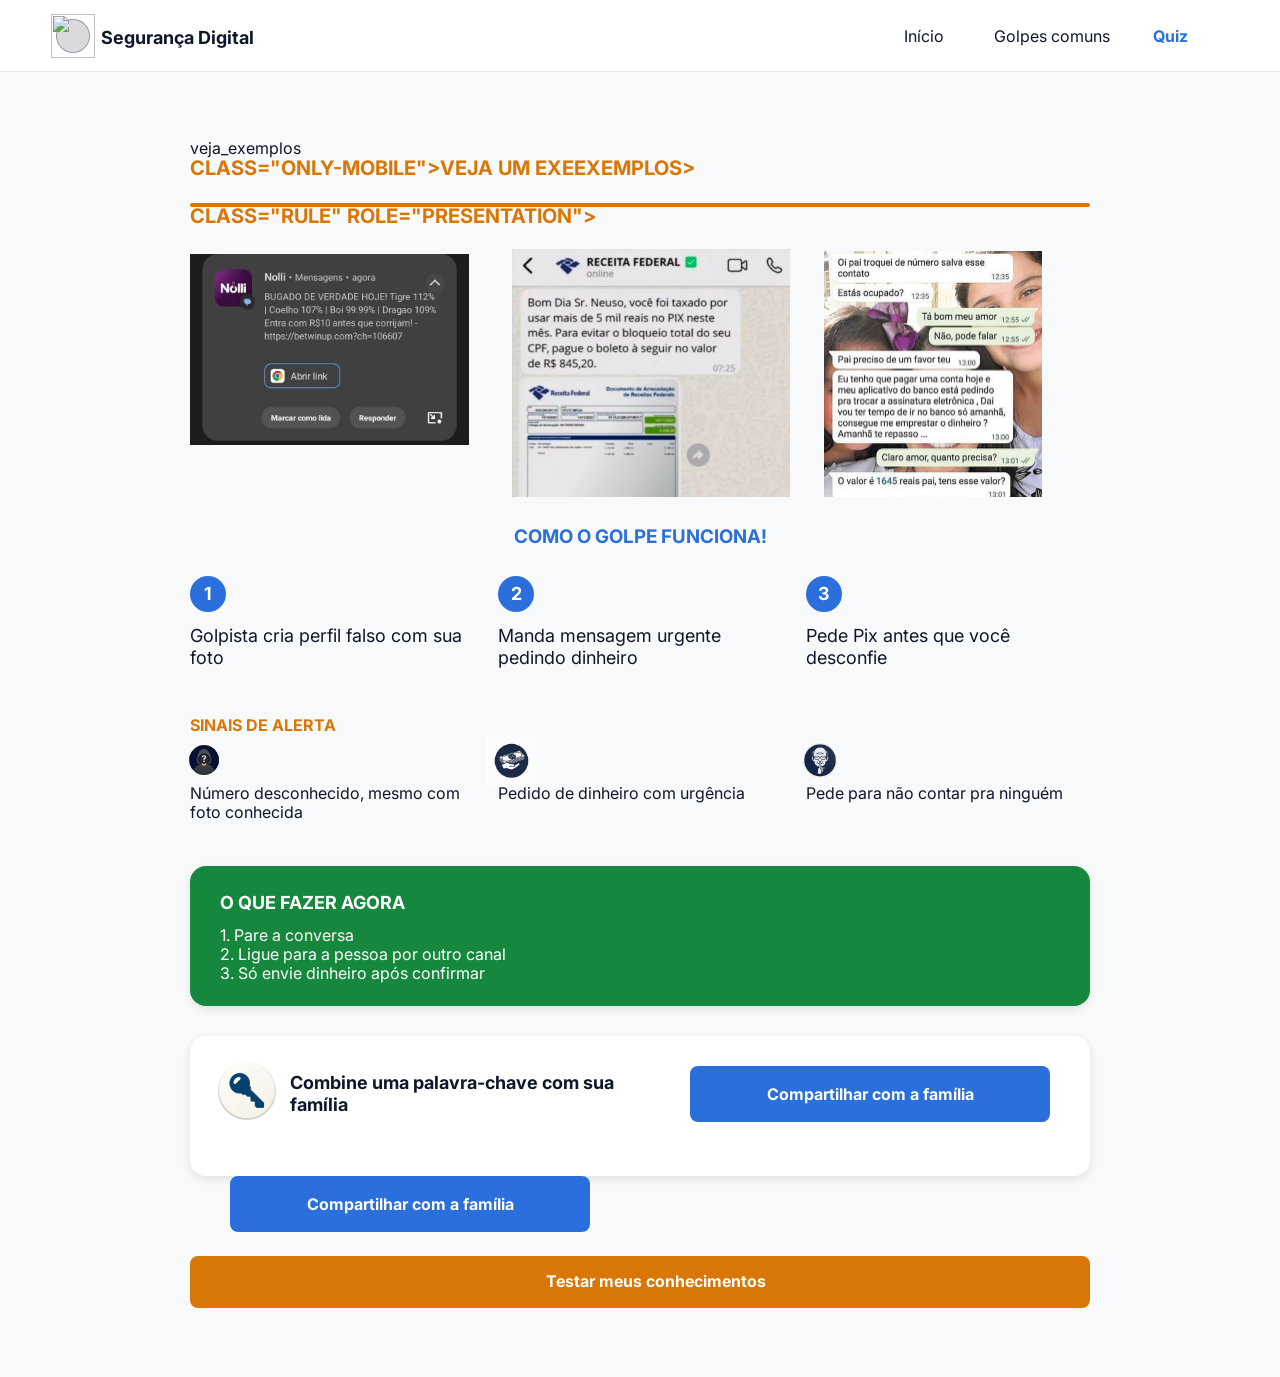
==== index-claude.html @ e1801780 "Add files via upload" ====
<!DOCTYPE html>
<html lang="pt-BR">
<head>
<meta charset="utf-8">
<meta name="viewport" content="width=device-width, initial-scale=1, viewport-fit=cover">
<title>Cuidado com o golpe da foto no WhatsApp · Segurança Digital</title>
<meta name="description" content="Golpistas usam a foto de um familiar para pedir dinheiro com urgência. Veja como o golpe funciona, os sinais de alerta e o que fazer agora.">
<meta name="theme-color" content="#F8F9FA">
<link rel="preconnect" href="https://fonts.googleapis.com">
<link rel="preconnect" href="https://fonts.gstatic.com" crossorigin>
<link rel="stylesheet" href="https://fonts.googleapis.com/css2?family=Inter:wght@400;700&display=swap">
<style>
/* Fonte Inter embutida (fallback caso o Google Fonts não carregue) */

/* ------------------------------------------------------------------
   Tokens de cor (extraídos dos anexos)
------------------------------------------------------------------- */
:root{
  --bg:#F8F9FA;
  --ink:#0F172A;
  --blue:#2A6FDB;
  --orange:#D97706;
  --green:#15883E;
  --white:#FFFFFF;
  --line:#E5E8ED;
  --ph-fill:#D9D9DE;
  --ph-ring:#99999E;
  --card-shadow:0 3px 8px rgba(0,0,0,.1);
  --font:"Inter","Inter Embedded",system-ui,-apple-system,"Segoe UI",Roboto,Helvetica,Arial,sans-serif;
}

*,*::before,*::after{box-sizing:border-box}
html{-webkit-text-size-adjust:100%;text-size-adjust:100%}
body{
  margin:0;min-height:100vh;
  background:var(--bg);color:var(--ink);
  font-family:var(--font);font-size:16px;line-height:19px;font-weight:400;
  -webkit-font-smoothing:antialiased;-moz-osx-font-smoothing:grayscale;
}
h1,h2,p,ol,ul,figure{margin:0;padding:0}
/* Ajuste fino: a linha de base do texto no anexo fica ~1px abaixo da do navegador */
.title,.lead,.label,.hero figcaption,.steps__text,.alerts__text,.tips__title,.tips__list,.keycard__text,.brand__name{position:relative;top:1px}
ol,ul{list-style:none}
img{display:block;max-width:none}
a{color:inherit;text-decoration:none}
button{font:inherit;color:inherit;background:none;border:0;padding:0;cursor:pointer}
:focus-visible{outline:3px solid var(--ink);outline-offset:3px}

/* ------------------------------------------------------------------
   Cabeçalho — versão mobile (avatar + menu hambúrguer)
------------------------------------------------------------------- */
.site-header{position:relative}
.site-header__inner{
  max-width:648px;margin:0 auto;height:64px;
  padding:16px 29px 0 20px;
  display:flex;align-items:flex-start;justify-content:space-between;
}
.brand{display:flex;align-items:center;gap:12px}
.brand__name{display:none;font-size:18px;line-height:22px;font-weight:700;padding-top:1px}

/* Marcador circular com imagem sobreposta (avatar e ícones) */
.badge{
  position:relative;flex:none;width:32px;height:32px;border-radius:50%;
  background:var(--ph-fill);box-shadow:0 0 0 1px var(--ph-ring);
}
.badge img{position:absolute;left:-6px;top:-6px;width:44px;height:44px}

.nav{display:none}
.menu-btn{position:relative;width:20px;height:11px;margin-top:8px}
.menu-btn::before{content:"";position:absolute;inset:-16px -14px}
.menu-btn span{position:absolute;left:0;width:20px;height:1px;background:#000}
.menu-btn span:nth-child(1){top:0}
.menu-btn span:nth-child(2){top:5px}
.menu-btn span:nth-child(3){top:10px}

.menu-panel{
  position:absolute;z-index:10;top:52px;right:20px;min-width:200px;
  background:var(--white);border:1px solid var(--line);border-radius:12px;
  box-shadow:var(--card-shadow);padding:8px;
}
.menu-panel[hidden]{display:none}
.menu-panel a{display:block;padding:12px 14px;border-radius:8px}
.menu-panel a:hover{background:var(--bg)}
.menu-panel a.is-accent{color:var(--blue);font-weight:700}

/* ------------------------------------------------------------------
   Conteúdo — versão mobile (390px)
------------------------------------------------------------------- */
.main{max-width:648px;margin:0 auto;padding:25px 24px 24px}

.title{font-size:40px; text-align:center;line-height:40px;font-weight:700;color:var(--blue);margin-bottom:30px;}
.lead{margin-top:8px;font-size:22px;line-height:22px}
.rule{margin-top:16px;height:4px;border-radius:2px;background:var(--orange)}
.veja_exemplos{font-size: 20px;}

.label{font-size:16px;line-height:19px;font-weight:700;text-transform:uppercase}
.label--orange{color:var(--orange)}
.label--blue{color:var(--blue)}
.only-desktop{display:none}

/* Exemplos */
.examples{margin-top:15px}
.hero{margin-top:12px}
.hero img{width:100%;aspect-ratio:342/180;object-fit:cover;border-radius:16px}
.hero figcaption{margin:14px 0 0 15px}
.ex-desktop{display:none}

/* Como o golpe funciona */
.steps{margin-top:37px}
.steps__list{margin-top:17px;display:flex;flex-direction:column;gap:13px}
.steps__item{display:flex;gap:13px;min-height:47px}
.steps__num{
  flex:none;width:28px;height:28px;border-radius:50%;
  background:var(--blue);color:var(--white);
  display:flex;align-items:center;justify-content:center;
  font-size:16px;line-height:19px;font-weight:700;
}
.steps__text{padding-top:3px;font-size:18px;line-height:22px;max-width:288px}
.label_como_funciona{margin: 30px 0px 30px 0px; color:var(--blue); text-align: center;}

/* Sinais de alerta */
.alerts{margin-top:42px}
.alerts__list{margin-top:17px;display:flex;flex-direction:column;gap:8px}
.alerts__item{display:flex;gap:13px;min-height:47px}
.alerts__text{padding-top:3px;font-size:18px;line-height:22px;max-width:288px}
.alerts .badge{width:28px;height:28px;margin:0}
.alerts .badge img{left:var(--x);top:var(--y);width:var(--s);height:var(--s)}
.ico-hoodie{--s:44px;--x:-7px;--y:-8px}
.ico-money{--s:46px;--x:-8px;--y:-9px}
.ico-grandpa{--s:44px;--x:-8px;--y:-8px}

/* O que fazer agora */
.tips{
  margin-top:23px;min-height:170px;padding:25px 20px 24px;
  background:var(--green);color:var(--white);
  border-radius:16px;box-shadow:var(--card-shadow);
}
.tips__title{font-size:18px;line-height:22px;font-weight:700;text-transform:uppercase}
.tips__list{margin-top:12px;counter-reset:tip}
.tips__list li::before{counter-increment:tip;content:counter(tip) ". "}

/* Palavra-chave em família */
.keycard{
  margin-top:20px;padding:25px 20px 10px;
  background:rgba(255,255,255,.1);border-radius:16px;box-shadow:var(--card-shadow);
}
.keycard__row{display:flex;gap:15px;min-height:42px}
.keycard__badge{position:relative;flex:none;width:40px;height:40px;margin-left:-4px;border-radius:50%;background:var(--ph-fill);box-shadow:0 0 0 1px var(--ph-ring)}
.keycard__badge img{position:absolute;left:-22.2px;top:-3px;width:84.4px;height:auto}
.keycard__text{padding-top:4px;font-weight:700}

/* Botões */
.btn{
  display:flex;align-items:center;border-radius:8px;
  color:var(--white);font-weight:700;font-size:16px;line-height:19px;text-align:left;
  transition:filter .15s ease;
}
.btn:hover{filter:brightness(.94)}
.btn:active{filter:brightness(.88)}
.btn--share{width:100%;margin-top:4px;min-height:57px;padding:9px 26px;background:var(--blue)}
.btn--share span{max-width:190px}
.btn--quiz{margin-top:12px;height:44px;padding:2px 0 0 46px;background:var(--orange)}

/* Aviso rápido (aparece só ao copiar o link) */
.toast{
  position:fixed;left:50%;bottom:24px;transform:translate(-50%,16px);
  padding:12px 18px;border-radius:8px;background:var(--ink);color:var(--white);
  opacity:0;pointer-events:none;transition:opacity .2s ease,transform .2s ease;z-index:20;
}
.toast.is-visible{opacity:1;transform:translate(-50%,0)}
@media (prefers-reduced-motion:reduce){.toast,.btn{transition:none}}

/* ------------------------------------------------------------------
   Desktop (≥1024px) — layout de 1440px com coluna de 900px
------------------------------------------------------------------- */
@media (min-width:1024px){
  .only-mobile{display:none}
  .only-desktop{display:inline}

  .site-header{background:var(--white);border-bottom:1px solid var(--line)}
  .site-header__inner{
    max-width:none;height:71px;
    padding:20px clamp(24px,7.2222vw,104px) 0 clamp(24px,4.4444vw,64px);
    align-items:flex-start;
  }
  .brand{height:32px}
  .brand__name{display:block}
  .menu-btn{display:none}
  .menu-panel{display:none}

  .nav{display:flex;align-items:center;height:32px}
  .nav a{display:block}
  .nav a + a{margin-left:44px}
  .nav a:nth-child(2){margin-left:49.8px}
  .nav a:nth-child(3){margin-left:42.4px}
  .nav a.is-accent{color:var(--blue);font-weight:700}
  .nav a:hover{text-decoration:underline;text-underline-offset:4px}

  .main{max-width:948px;padding:67px 24px 69px}

  .title{font-size:50px;line-height:48px;top:2px;text-align:center;}
  .lead{margin-top:25px}
  .veja_exemplos{font-size: 20px;}
  .rule{margin-top:25px}
  .veja_exemplos{font-size: 20px;}

  /* Exemplos: 3 imagens lado a lado */
  .examples{
    margin-top:17px;
    display:grid;
    grid-template-columns:279px 43px 278.26px 34px 218px;
    grid-template-rows:auto 1fr;
    align-items:start;
  }
  .examples > .label{grid-column:1;grid-row:1}
  .hero,.hero figcaption{display:none}
  .ex-desktop{display:block}
  .ex1{grid-column:1;grid-row:2;margin-top:11.6px}
  .ex2{grid-column:3;grid-row:1 / span 2;margin-top:7px}
  .ex3{grid-column:5;grid-row:1 / span 2;margin-top:9px;height:246px;overflow:hidden}
  .ex1 img{width:279px;height:auto}
  .ex2 img{width:100%;height:auto}
  .ex3 img{width:218px;height:246px;object-fit:cover;object-position:50% 40.6%}

  /* Passos: 3 colunas */
  .steps{margin-top:0}
  .steps__list{margin-top:12px;flex-direction:row;gap:24px}
  .steps__item{flex:0 0 284px;flex-direction:column;gap:12px;min-height:0}
  .steps__num{width:36px;height:36px;font-size:18px;line-height:22px}
  .steps__text{padding-top:0}
  .label_como_funciona{margin: 30px 0px 30px 0px; color:var(--blue); text-align: center;}

  /* Sinais de alerta: 3 colunas */
  .alerts{margin-top:47px}
  .alerts__list{margin-top:12px;flex-direction:row;gap:24px}
  .alerts__item{flex:0 0 284px;flex-direction:column;gap:9px;min-height:0}
  .alerts__text{padding-top:0;font-size:16px;line-height:19px}
  .ico-hoodie{--s:42px;--x:-7px;--y:-7px}
  .ico-money{--s:51px;--x:-12px;--y:-11px}
  .ico-grandpa{--s:48px;--x:-10px;--y:-10px}

  .tips{margin-top:45px;min-height:140px;padding:25px 30px 24px}

  .keycard{
    margin-top:30px;height:140px;padding:30px 40px 30px 30px;
    background:var(--white);
    display:flex;align-items:flex-start;
  }
  .keycard__row{flex:1;gap:20px;min-height:56px;align-items:center}
  .keycard__badge{width:50px;height:50px;margin-left:0;align-self:flex-start}
  .keycard__badge img{left:-30px;top:-6.07px;width:114px}
  .keycard__text{padding-top:0;font-size:18px;line-height:22px;align-self:center;top:0}
  .keycard__text{max-width:360px}
  .btn--share{
    flex:none;width:360px;height:56px;min-height:0;margin:0 0 0 40px;padding:0;
    justify-content:center;text-align:center;
  }
  .btn--share span{max-width:none}
  .btn--quiz{margin-top:24px;height:52px;padding:0 0 2px 32px;justify-content:center}
}
</style>
</head>
<body>

<header class="site-header">
  <div class="site-header__inner">
    <a class="brand" href="#" aria-label="Segurança Digital — página inicial">
      <span class="badge"><img src="data:image/png;" alt="" width="44" height="44"></span>
      <span class="brand__name">Segurança Digital</span>
    </a>

    <nav class="nav" aria-label="Principal">
      <a href="#">Início</a>
      <a href="#">Golpes comuns</a>
      <a href="#quiz" class="is-accent">Quiz</a>
    </nav>

    <button class="menu-btn" type="button" aria-label="Abrir menu" aria-expanded="false" aria-controls="menu-panel">
      <span></span><span></span><span></span>
    </button>
  </div>
  <nav class="menu-panel" id="menu-panel" aria-label="Menu" hidden>
    <a href="#">Início</a>
    <a href="#">Golpes comuns</a>
    <a href="#quiz" class="is-accent">Quiz</a>
  </nav>
</header>

<main class="main">
veja_exemplos  <hra Pessoas Idosas</h1>
  <h2 class="label label--orange veja_exemplos" id="ex-title">
    class="only-mobile">VEJA UM EXEEXEMPLOS><spa>

    <div class="rule" role="presentation"></div>   class="rule" role="presentation"></div>
  </h2>
  <section class="cards">

    <div class="card1">
  
      <section class="examples" aria-labelledby="ex-title">
        

        <!-- Mobile: um exemplo com legenda -->
        <figure class="hero">
          <img src="data:image/jpeg;" alt="Pessoa idosa segurando um cartão de crédito enquanto fala ao telefone" width="342" height="180">
          <figcaption>"Oi mãe, troquei de número. Preciso que me ajude com um Pix urgente..."</figcaption>
        </figure>

        <!-- Desktop: três exemplos -->
        <figure class="ex-desktop ex1"><img src="[data-uri]" alt="Notificação de celular com mensagem de aposta e um link suspeito" width="279" height="192"></figure>
        <figure class="ex-desktop ex2"><img src="[data-uri]" alt="Mensagem falsa da Receita Federal no WhatsApp cobrando um boleto" width="278" height="248"></figure>
        <figure class="ex-desktop ex3"><img src="[data-uri]" alt="Conversa no WhatsApp em que o golpista pede dinheiro emprestado a um pai, usando a foto de uma filha" width="218" height="246"></figure>
      </section>

      <section class="steps" aria-labelledby="steps-title">
        <h3 class="label_como_funciona" id="steps-title">COMO O GOLPE FUNCIONA!</h3>
        <ol class="steps__list">
          <li class="steps__item"><span class="steps__num" aria-hidden="true">1</span><p class="steps__text">Golpista cria perfil falso com sua foto</p></li>
          <li class="steps__item"><span class="steps__num" aria-hidden="true">2</span><p class="steps__text">Manda mensagem urgente pedindo dinheiro</p></li>
          <li class="steps__item"><span class="steps__num" aria-hidden="true">3</span><p class="steps__text">Pede Pix antes que você desconfie</p></li>
        </ol>
      </section>

      <section class="alerts" aria-labelledby="alerts-title">
        <h2 class="label label--orange" id="alerts-title">SINAIS DE ALERTA</h2>
        <ul class="alerts__list">
          <li class="alerts__item"><span class="badge ico-hoodie"><img src="[data-uri]" alt=""></span><p class="alerts__text">Número desconhecido, mesmo com foto conhecida</p></li>
          <li class="alerts__item"><span class="badge ico-money"><img src="[data-uri]" alt=""></span><p class="alerts__text">Pedido de dinheiro com urgência</p></li>
          <li class="alerts__item"><span class="badge ico-grandpa"><img src="[data-uri]" alt=""></span><p class="alerts__text">Pede para não contar pra ninguém</p></li>
        </ul>
      </section>

      <section class="tips" aria-labelledby="tips-title">
        <h2 class="tips__title" id="tips-title">O QUE FAZER AGORA</h2>
        <ol class="tips__list">
          <li>Pare a conversa</li>
          <li>Ligue para a pessoa por outro canal</li>
          <li>Só envie dinheiro após confirmar</li>
        </ol>
      </section>

      <section class="keycard" aria-label="Palavra-chave em família">
        <div class="keycard__row">
          <span class="keycard__badge"><img src="[data-uri]" alt=""></span>
          <p class="keycard__text">Combine uma palavra-chave com sua família</p>
        </div>
        <button class="btn btn--share" type="button" id="share-btn"><span>Compartilhar com a família</span></button>
      </section>
    </div>
    
    <d        <button class="btn btn--share" type="button" id="share-btn"><span>Compartilhar com a família</span></button>
      </section>
    </div>
  </section>
  

  <a class="btn btn--quiz" href="#quiz" id="quiz">Testar meus conhecimentos</a>
</main>

<div class="toast" id="toast" role="status" aria-live="polite"></div>

<script>
(function () {
  // Menu (mobile)
  var btn = document.querySelector('.menu-btn');
  var panel = document.getElementById('menu-panel');
  function setMenu(open) {
    panel.hidden = !open;
    btn.setAttribute('aria-expanded', String(open));
    btn.setAttribute('aria-label', open ? 'Fechar menu' : 'Abrir menu');
  }
  btn.addEventListener('click', function () { setMenu(panel.hidden); });
  document.addEventListener('keydown', function (e) { if (e.key === 'Escape' && !panel.hidden) { setMenu(false); btn.focus(); } });
  document.addEventListener('click', function (e) { if (!panel.hidden && !panel.contains(e.target) && !btn.contains(e.target)) setMenu(false); });
  window.matchMedia('(min-width:1024px)').addEventListener('change', function (m) { if (m.matches) setMenu(false); });

  // Compartilhar com a família
  var toast = document.getElementById('toast'), timer;
  function showToast(msg) {
    toast.textContent = msg; toast.classList.add('is-visible');
    clearTimeout(timer); timer = setTimeout(function () { toast.classList.remove('is-visible'); }, 2400);
  }
  var text = 'Cuidado com o golpe da foto no WhatsApp: golpistas usam a foto de um familiar para pedir dinheiro com urgência.';
  document.getElementById('share-btn').addEventListener('click', function () {
    var url = location.href.split('#')[0];
    var data = { title: document.title, text: text, url: url };
    var fallback = function () {
      if (navigator.clipboard && navigator.clipboard.writeText) {
        navigator.clipboard.writeText(text + ' ' + url).then(function () { showToast('Link copiado'); }, openWhats);
      } else { openWhats(); }
    };
    var openWhats = function () { window.open('https://wa.me/?text=' + encodeURIComponent(text + ' ' + url), '_blank', 'noopener'); };
    if (navigator.share) {
      navigator.share(data).catch(function (err) { if (!err || err.name !== 'AbortError') fallback(); });
    } else { fallback(); }
  });
})();
</script>
</body>
</html>
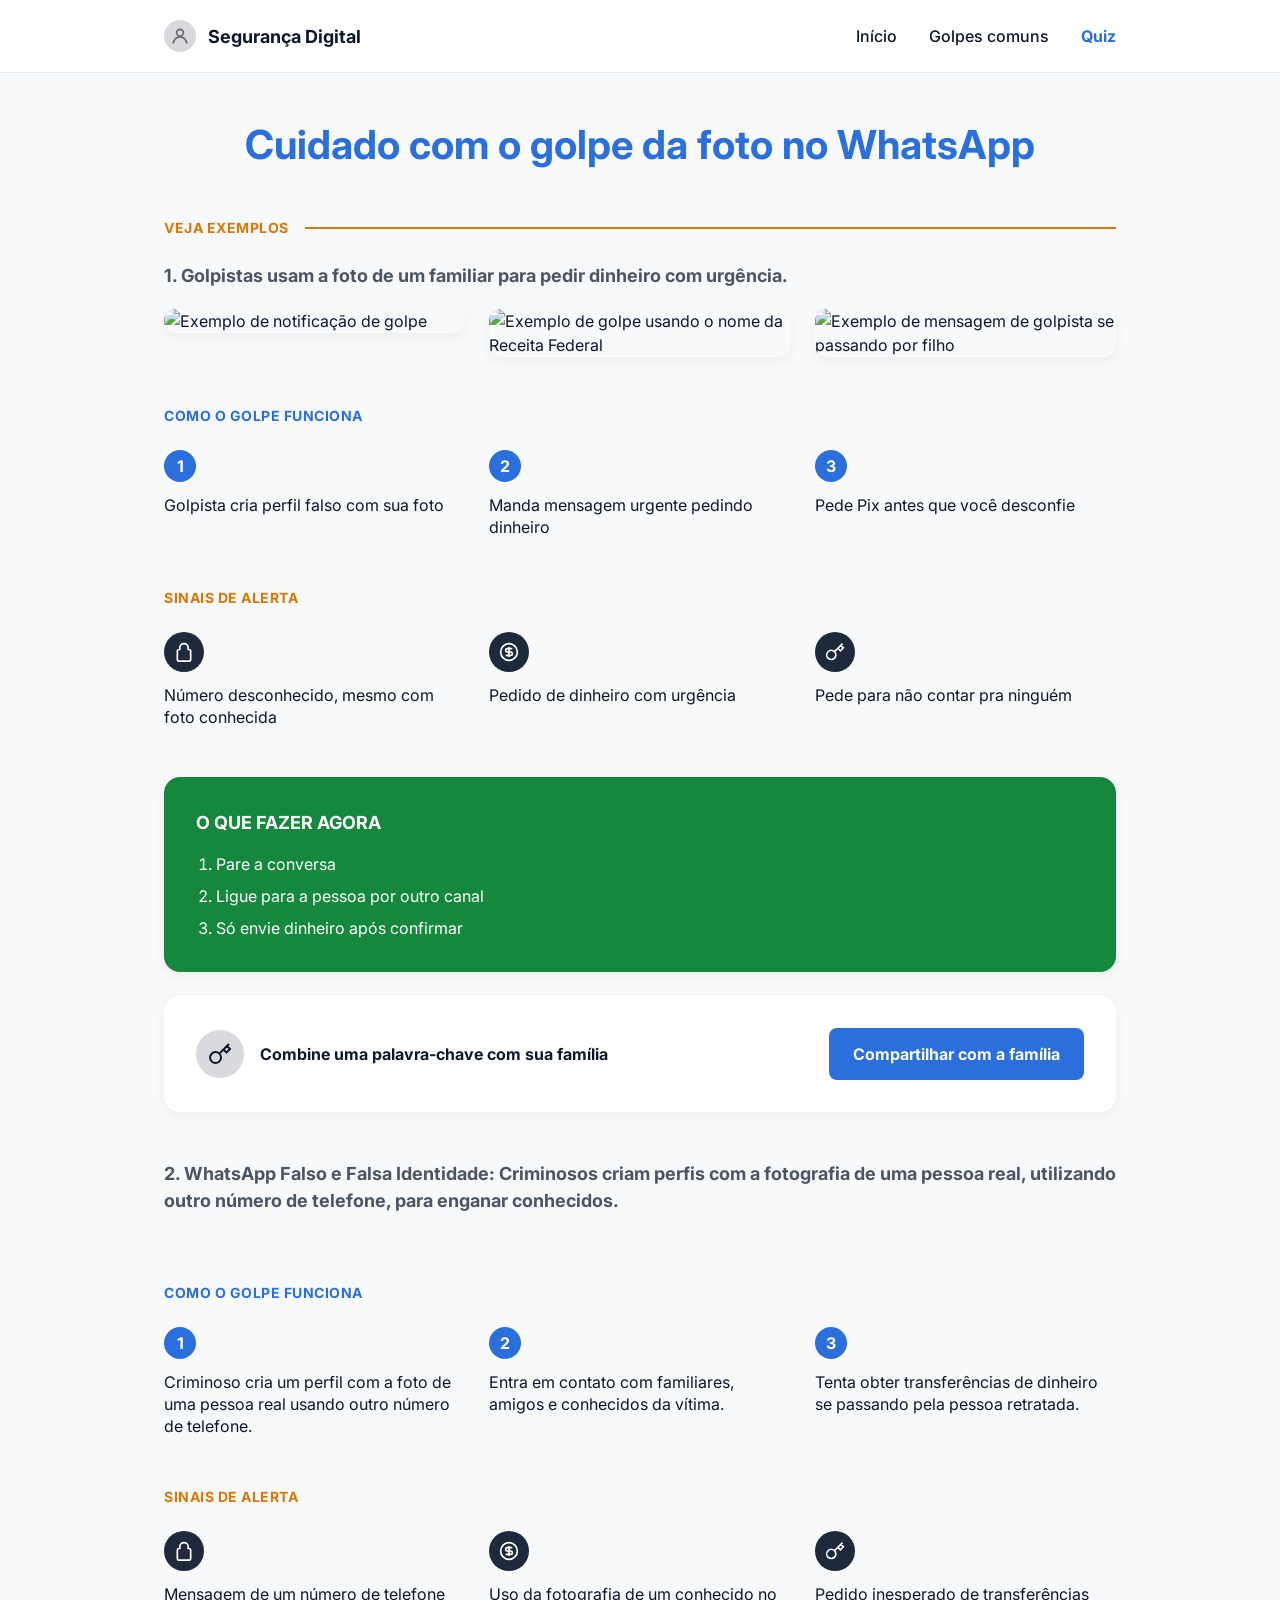
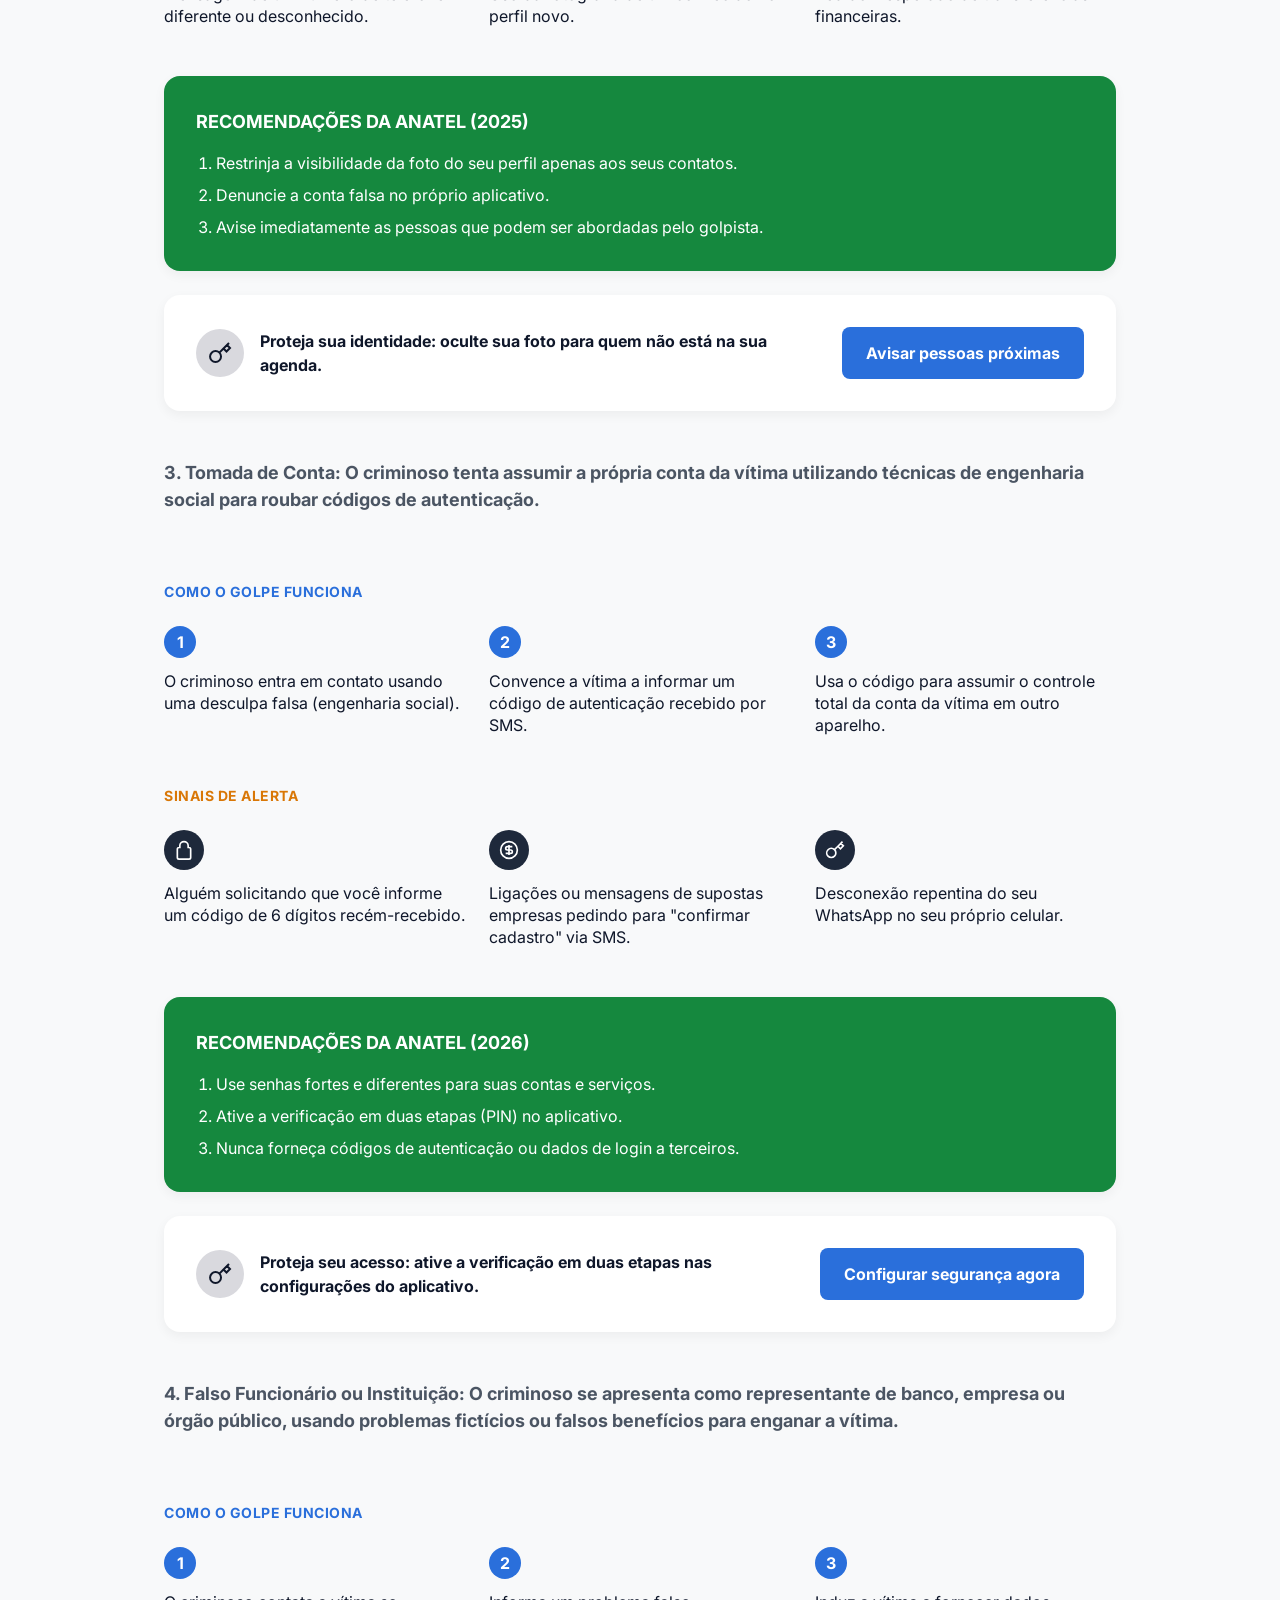
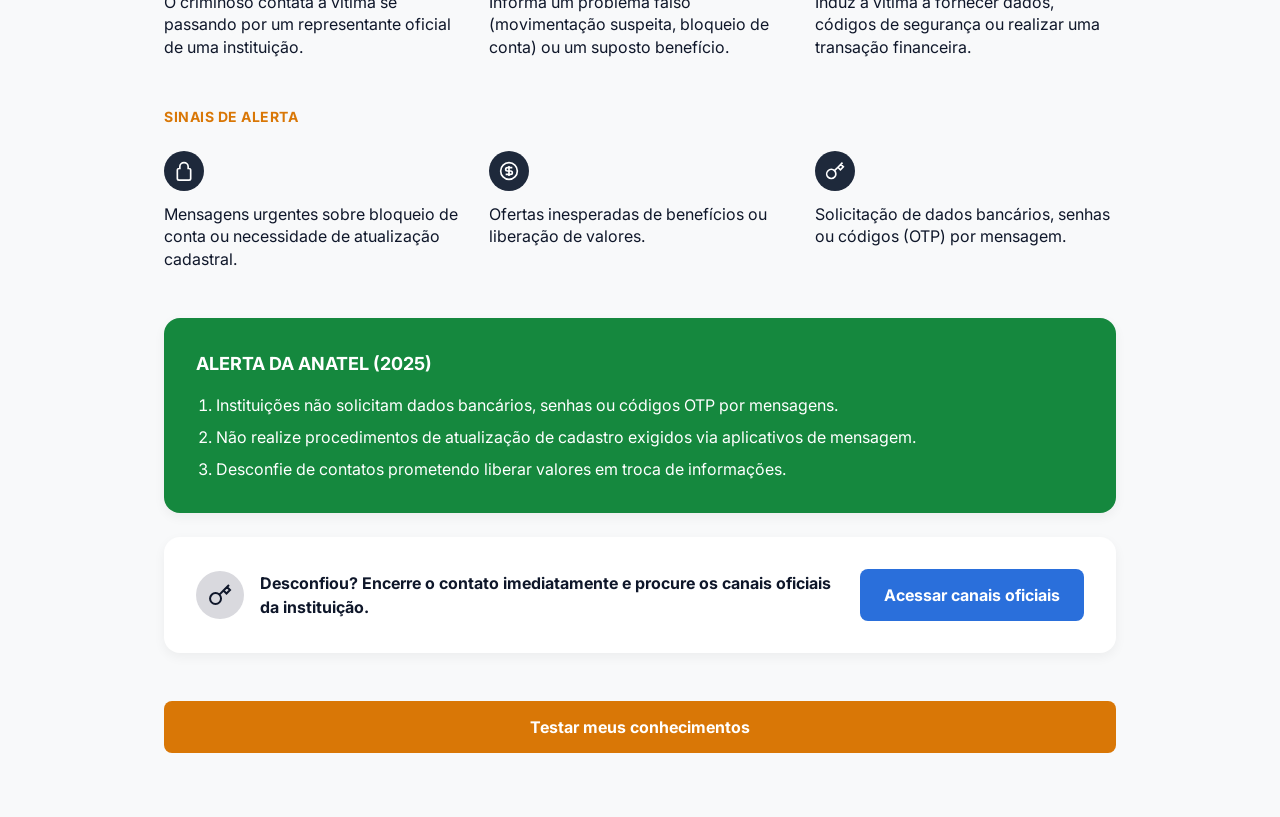
==== commit 9ee57e96: "Add files via upload" ====
--- a/index-claude.html
+++ b/index-claude.html
@@ -1,400 +1,438 @@
 <!DOCTYPE html>
 <html lang="pt-BR">
 <head>
-<meta charset="utf-8">
-<meta name="viewport" content="width=device-width, initial-scale=1, viewport-fit=cover">
-<title>Cuidado com o golpe da foto no WhatsApp · Segurança Digital</title>
-<meta name="description" content="Golpistas usam a foto de um familiar para pedir dinheiro com urgência. Veja como o golpe funciona, os sinais de alerta e o que fazer agora.">
-<meta name="theme-color" content="#F8F9FA">
-<link rel="preconnect" href="https://fonts.googleapis.com">
-<link rel="preconnect" href="https://fonts.gstatic.com" crossorigin>
-<link rel="stylesheet" href="https://fonts.googleapis.com/css2?family=Inter:wght@400;700&display=swap">
-<style>
-/* Fonte Inter embutida (fallback caso o Google Fonts não carregue) */
-
-/* ------------------------------------------------------------------
-   Tokens de cor (extraídos dos anexos)
-------------------------------------------------------------------- */
-:root{
-  --bg:#F8F9FA;
-  --ink:#0F172A;
-  --blue:#2A6FDB;
-  --orange:#D97706;
-  --green:#15883E;
-  --white:#FFFFFF;
-  --line:#E5E8ED;
-  --ph-fill:#D9D9DE;
-  --ph-ring:#99999E;
-  --card-shadow:0 3px 8px rgba(0,0,0,.1);
-  --font:"Inter","Inter Embedded",system-ui,-apple-system,"Segoe UI",Roboto,Helvetica,Arial,sans-serif;
-}
-
-*,*::before,*::after{box-sizing:border-box}
-html{-webkit-text-size-adjust:100%;text-size-adjust:100%}
-body{
-  margin:0;min-height:100vh;
-  background:var(--bg);color:var(--ink);
-  font-family:var(--font);font-size:16px;line-height:19px;font-weight:400;
-  -webkit-font-smoothing:antialiased;-moz-osx-font-smoothing:grayscale;
-}
-h1,h2,p,ol,ul,figure{margin:0;padding:0}
-/* Ajuste fino: a linha de base do texto no anexo fica ~1px abaixo da do navegador */
-.title,.lead,.label,.hero figcaption,.steps__text,.alerts__text,.tips__title,.tips__list,.keycard__text,.brand__name{position:relative;top:1px}
-ol,ul{list-style:none}
-img{display:block;max-width:none}
-a{color:inherit;text-decoration:none}
-button{font:inherit;color:inherit;background:none;border:0;padding:0;cursor:pointer}
-:focus-visible{outline:3px solid var(--ink);outline-offset:3px}
-
-/* ------------------------------------------------------------------
-   Cabeçalho — versão mobile (avatar + menu hambúrguer)
-------------------------------------------------------------------- */
-.site-header{position:relative}
-.site-header__inner{
-  max-width:648px;margin:0 auto;height:64px;
-  padding:16px 29px 0 20px;
-  display:flex;align-items:flex-start;justify-content:space-between;
-}
-.brand{display:flex;align-items:center;gap:12px}
-.brand__name{display:none;font-size:18px;line-height:22px;font-weight:700;padding-top:1px}
-
-/* Marcador circular com imagem sobreposta (avatar e ícones) */
-.badge{
-  position:relative;flex:none;width:32px;height:32px;border-radius:50%;
-  background:var(--ph-fill);box-shadow:0 0 0 1px var(--ph-ring);
-}
-.badge img{position:absolute;left:-6px;top:-6px;width:44px;height:44px}
-
-.nav{display:none}
-.menu-btn{position:relative;width:20px;height:11px;margin-top:8px}
-.menu-btn::before{content:"";position:absolute;inset:-16px -14px}
-.menu-btn span{position:absolute;left:0;width:20px;height:1px;background:#000}
-.menu-btn span:nth-child(1){top:0}
-.menu-btn span:nth-child(2){top:5px}
-.menu-btn span:nth-child(3){top:10px}
-
-.menu-panel{
-  position:absolute;z-index:10;top:52px;right:20px;min-width:200px;
-  background:var(--white);border:1px solid var(--line);border-radius:12px;
-  box-shadow:var(--card-shadow);padding:8px;
-}
-.menu-panel[hidden]{display:none}
-.menu-panel a{display:block;padding:12px 14px;border-radius:8px}
-.menu-panel a:hover{background:var(--bg)}
-.menu-panel a.is-accent{color:var(--blue);font-weight:700}
-
-/* ------------------------------------------------------------------
-   Conteúdo — versão mobile (390px)
-------------------------------------------------------------------- */
-.main{max-width:648px;margin:0 auto;padding:25px 24px 24px}
-
-.title{font-size:40px; text-align:center;line-height:40px;font-weight:700;color:var(--blue);margin-bottom:30px;}
-.lead{margin-top:8px;font-size:22px;line-height:22px}
-.rule{margin-top:16px;height:4px;border-radius:2px;background:var(--orange)}
-.veja_exemplos{font-size: 20px;}
-
-.label{font-size:16px;line-height:19px;font-weight:700;text-transform:uppercase}
-.label--orange{color:var(--orange)}
-.label--blue{color:var(--blue)}
-.only-desktop{display:none}
-
-/* Exemplos */
-.examples{margin-top:15px}
-.hero{margin-top:12px}
-.hero img{width:100%;aspect-ratio:342/180;object-fit:cover;border-radius:16px}
-.hero figcaption{margin:14px 0 0 15px}
-.ex-desktop{display:none}
-
-/* Como o golpe funciona */
-.steps{margin-top:37px}
-.steps__list{margin-top:17px;display:flex;flex-direction:column;gap:13px}
-.steps__item{display:flex;gap:13px;min-height:47px}
-.steps__num{
-  flex:none;width:28px;height:28px;border-radius:50%;
-  background:var(--blue);color:var(--white);
-  display:flex;align-items:center;justify-content:center;
-  font-size:16px;line-height:19px;font-weight:700;
-}
-.steps__text{padding-top:3px;font-size:18px;line-height:22px;max-width:288px}
-.label_como_funciona{margin: 30px 0px 30px 0px; color:var(--blue); text-align: center;}
-
-/* Sinais de alerta */
-.alerts{margin-top:42px}
-.alerts__list{margin-top:17px;display:flex;flex-direction:column;gap:8px}
-.alerts__item{display:flex;gap:13px;min-height:47px}
-.alerts__text{padding-top:3px;font-size:18px;line-height:22px;max-width:288px}
-.alerts .badge{width:28px;height:28px;margin:0}
-.alerts .badge img{left:var(--x);top:var(--y);width:var(--s);height:var(--s)}
-.ico-hoodie{--s:44px;--x:-7px;--y:-8px}
-.ico-money{--s:46px;--x:-8px;--y:-9px}
-.ico-grandpa{--s:44px;--x:-8px;--y:-8px}
-
-/* O que fazer agora */
-.tips{
-  margin-top:23px;min-height:170px;padding:25px 20px 24px;
-  background:var(--green);color:var(--white);
-  border-radius:16px;box-shadow:var(--card-shadow);
-}
-.tips__title{font-size:18px;line-height:22px;font-weight:700;text-transform:uppercase}
-.tips__list{margin-top:12px;counter-reset:tip}
-.tips__list li::before{counter-increment:tip;content:counter(tip) ". "}
-
-/* Palavra-chave em família */
-.keycard{
-  margin-top:20px;padding:25px 20px 10px;
-  background:rgba(255,255,255,.1);border-radius:16px;box-shadow:var(--card-shadow);
-}
-.keycard__row{display:flex;gap:15px;min-height:42px}
-.keycard__badge{position:relative;flex:none;width:40px;height:40px;margin-left:-4px;border-radius:50%;background:var(--ph-fill);box-shadow:0 0 0 1px var(--ph-ring)}
-.keycard__badge img{position:absolute;left:-22.2px;top:-3px;width:84.4px;height:auto}
-.keycard__text{padding-top:4px;font-weight:700}
-
-/* Botões */
-.btn{
-  display:flex;align-items:center;border-radius:8px;
-  color:var(--white);font-weight:700;font-size:16px;line-height:19px;text-align:left;
-  transition:filter .15s ease;
-}
-.btn:hover{filter:brightness(.94)}
-.btn:active{filter:brightness(.88)}
-.btn--share{width:100%;margin-top:4px;min-height:57px;padding:9px 26px;background:var(--blue)}
-.btn--share span{max-width:190px}
-.btn--quiz{margin-top:12px;height:44px;padding:2px 0 0 46px;background:var(--orange)}
-
-/* Aviso rápido (aparece só ao copiar o link) */
-.toast{
-  position:fixed;left:50%;bottom:24px;transform:translate(-50%,16px);
-  padding:12px 18px;border-radius:8px;background:var(--ink);color:var(--white);
-  opacity:0;pointer-events:none;transition:opacity .2s ease,transform .2s ease;z-index:20;
-}
-.toast.is-visible{opacity:1;transform:translate(-50%,0)}
-@media (prefers-reduced-motion:reduce){.toast,.btn{transition:none}}
-
-/* ------------------------------------------------------------------
-   Desktop (≥1024px) — layout de 1440px com coluna de 900px
-------------------------------------------------------------------- */
-@media (min-width:1024px){
-  .only-mobile{display:none}
-  .only-desktop{display:inline}
-
-  .site-header{background:var(--white);border-bottom:1px solid var(--line)}
-  .site-header__inner{
-    max-width:none;height:71px;
-    padding:20px clamp(24px,7.2222vw,104px) 0 clamp(24px,4.4444vw,64px);
-    align-items:flex-start;
-  }
-  .brand{height:32px}
-  .brand__name{display:block}
-  .menu-btn{display:none}
-  .menu-panel{display:none}
-
-  .nav{display:flex;align-items:center;height:32px}
-  .nav a{display:block}
-  .nav a + a{margin-left:44px}
-  .nav a:nth-child(2){margin-left:49.8px}
-  .nav a:nth-child(3){margin-left:42.4px}
-  .nav a.is-accent{color:var(--blue);font-weight:700}
-  .nav a:hover{text-decoration:underline;text-underline-offset:4px}
-
-  .main{max-width:948px;padding:67px 24px 69px}
-
-  .title{font-size:50px;line-height:48px;top:2px;text-align:center;}
-  .lead{margin-top:25px}
-  .veja_exemplos{font-size: 20px;}
-  .rule{margin-top:25px}
-  .veja_exemplos{font-size: 20px;}
-
-  /* Exemplos: 3 imagens lado a lado */
-  .examples{
-    margin-top:17px;
-    display:grid;
-    grid-template-columns:279px 43px 278.26px 34px 218px;
-    grid-template-rows:auto 1fr;
-    align-items:start;
-  }
-  .examples > .label{grid-column:1;grid-row:1}
-  .hero,.hero figcaption{display:none}
-  .ex-desktop{display:block}
-  .ex1{grid-column:1;grid-row:2;margin-top:11.6px}
-  .ex2{grid-column:3;grid-row:1 / span 2;margin-top:7px}
-  .ex3{grid-column:5;grid-row:1 / span 2;margin-top:9px;height:246px;overflow:hidden}
-  .ex1 img{width:279px;height:auto}
-  .ex2 img{width:100%;height:auto}
-  .ex3 img{width:218px;height:246px;object-fit:cover;object-position:50% 40.6%}
-
-  /* Passos: 3 colunas */
-  .steps{margin-top:0}
-  .steps__list{margin-top:12px;flex-direction:row;gap:24px}
-  .steps__item{flex:0 0 284px;flex-direction:column;gap:12px;min-height:0}
-  .steps__num{width:36px;height:36px;font-size:18px;line-height:22px}
-  .steps__text{padding-top:0}
-  .label_como_funciona{margin: 30px 0px 30px 0px; color:var(--blue); text-align: center;}
-
-  /* Sinais de alerta: 3 colunas */
-  .alerts{margin-top:47px}
-  .alerts__list{margin-top:12px;flex-direction:row;gap:24px}
-  .alerts__item{flex:0 0 284px;flex-direction:column;gap:9px;min-height:0}
-  .alerts__text{padding-top:0;font-size:16px;line-height:19px}
-  .ico-hoodie{--s:42px;--x:-7px;--y:-7px}
-  .ico-money{--s:51px;--x:-12px;--y:-11px}
-  .ico-grandpa{--s:48px;--x:-10px;--y:-10px}
-
-  .tips{margin-top:45px;min-height:140px;padding:25px 30px 24px}
-
-  .keycard{
-    margin-top:30px;height:140px;padding:30px 40px 30px 30px;
-    background:var(--white);
-    display:flex;align-items:flex-start;
-  }
-  .keycard__row{flex:1;gap:20px;min-height:56px;align-items:center}
-  .keycard__badge{width:50px;height:50px;margin-left:0;align-self:flex-start}
-  .keycard__badge img{left:-30px;top:-6.07px;width:114px}
-  .keycard__text{padding-top:0;font-size:18px;line-height:22px;align-self:center;top:0}
-  .keycard__text{max-width:360px}
-  .btn--share{
-    flex:none;width:360px;height:56px;min-height:0;margin:0 0 0 40px;padding:0;
-    justify-content:center;text-align:center;
-  }
-  .btn--share span{max-width:none}
-  .btn--quiz{margin-top:24px;height:52px;padding:0 0 2px 32px;justify-content:center}
-}
-</style>
+  <meta charset="utf-8">
+  <meta name="viewport" content="width=device-width, initial-scale=1, viewport-fit=cover">
+  <title>Cuidado com o golpe da foto no WhatsApp · Segurança Digital</title>
+  <meta name="description" content="Golpistas usam a foto de um familiar para pedir dinheiro com urgência. Veja como o golpe funciona, os sinais de alerta e o que fazer agora.">
+  <meta name="theme-color" content="#F8F9FA">
+  
+  <link rel="preconnect" href="https://fonts.googleapis.com">
+  <link rel="preconnect" href="https://fonts.gstatic.com" crossorigin>
+  <link href="https://fonts.googleapis.com/css2?family=Inter:wght@400;600;700&display=swap" rel="stylesheet">
+  
+  <!-- Referência ao arquivo CSS externo -->
+  <link rel="stylesheet" href="styles/style.css">
 </head>
 <body>
 
-<header class="site-header">
-  <div class="site-header__inner">
-    <a class="brand" href="#" aria-label="Segurança Digital — página inicial">
-      <span class="badge"><img src="data:image/png;" alt="" width="44" height="44"></span>
-      <span class="brand__name">Segurança Digital</span>
-    </a>
-
-    <nav class="nav" aria-label="Principal">
+  <!-- Cabeçalho -->
+  <header class="site-header">
+    <div class="site-header__inner container">
+      <a class="brand" href="#" aria-label="Segurança Digital — página inicial">
+        <div class="badge">
+          <!-- Ícone/Avatar genérico -->
+          <svg viewBox="0 0 24 24" fill="none" stroke="currentColor" stroke-width="2"><circle cx="12" cy="8" r="4"></circle><path d="M20 21a8 8 0 1 0-16 0"></path></svg>
+        </div>
+        <span class="brand__name">Segurança Digital</span>
+      </a>
+
+      <nav class="nav" aria-label="Principal">
+        <a href="#">Início</a>
+        <a href="#">Golpes comuns</a>
+        <a href="#quiz" class="is-accent">Quiz</a>
+      </nav>
+
+      <button class="menu-btn" type="button" aria-label="Abrir menu" aria-expanded="false" aria-controls="menu-panel">
+        <span></span><span></span><span></span>
+      </button>
+    </div>
+    
+    <nav class="menu-panel" id="menu-panel" aria-label="Menu" hidden>
       <a href="#">Início</a>
       <a href="#">Golpes comuns</a>
       <a href="#quiz" class="is-accent">Quiz</a>
     </nav>
-
-    <button class="menu-btn" type="button" aria-label="Abrir menu" aria-expanded="false" aria-controls="menu-panel">
-      <span></span><span></span><span></span>
-    </button>
-  </div>
-  <nav class="menu-panel" id="menu-panel" aria-label="Menu" hidden>
-    <a href="#">Início</a>
-    <a href="#">Golpes comuns</a>
-    <a href="#quiz" class="is-accent">Quiz</a>
-  </nav>
-</header>
-
-<main class="main">
-veja_exemplos  <hra Pessoas Idosas</h1>
-  <h2 class="label label--orange veja_exemplos" id="ex-title">
-    class="only-mobile">VEJA UM EXEEXEMPLOS><spa>
-
-    <div class="rule" role="presentation"></div>   class="rule" role="presentation"></div>
-  </h2>
-  <section class="cards">
-
-    <div class="card1">
-  
-      <section class="examples" aria-labelledby="ex-title">
+  </header>
+
+  <!-- Conteúdo Principal -->
+  <main class="main container">
+    <!-- Título -->
+    <div class="hero-header">
+      <h1 class="title">Cuidado com o golpe da foto no WhatsApp</h1>
+    </div>
+    <h2 class="label label--orange has-line veja_exemplos">VEJA EXEMPLOS</h2>
+
+    <!-- Seção: Veja Exemplos -->
+     <div class="exemplo_1">
+        <section class="section">
+        <p class="lead">1. Golpistas usam a foto de um familiar para pedir dinheiro com urgência.</p>
         
-
-        <!-- Mobile: um exemplo com legenda -->
-        <figure class="hero">
-          <img src="data:image/jpeg;" alt="Pessoa idosa segurando um cartão de crédito enquanto fala ao telefone" width="342" height="180">
-          <figcaption>"Oi mãe, troquei de número. Preciso que me ajude com um Pix urgente..."</figcaption>
-        </figure>
-
-        <!-- Desktop: três exemplos -->
-        <figure class="ex-desktop ex1"><img src="[data-uri]" alt="Notificação de celular com mensagem de aposta e um link suspeito" width="279" height="192"></figure>
-        <figure class="ex-desktop ex2"><img src="[data-uri]" alt="Mensagem falsa da Receita Federal no WhatsApp cobrando um boleto" width="278" height="248"></figure>
-        <figure class="ex-desktop ex3"><img src="[data-uri]